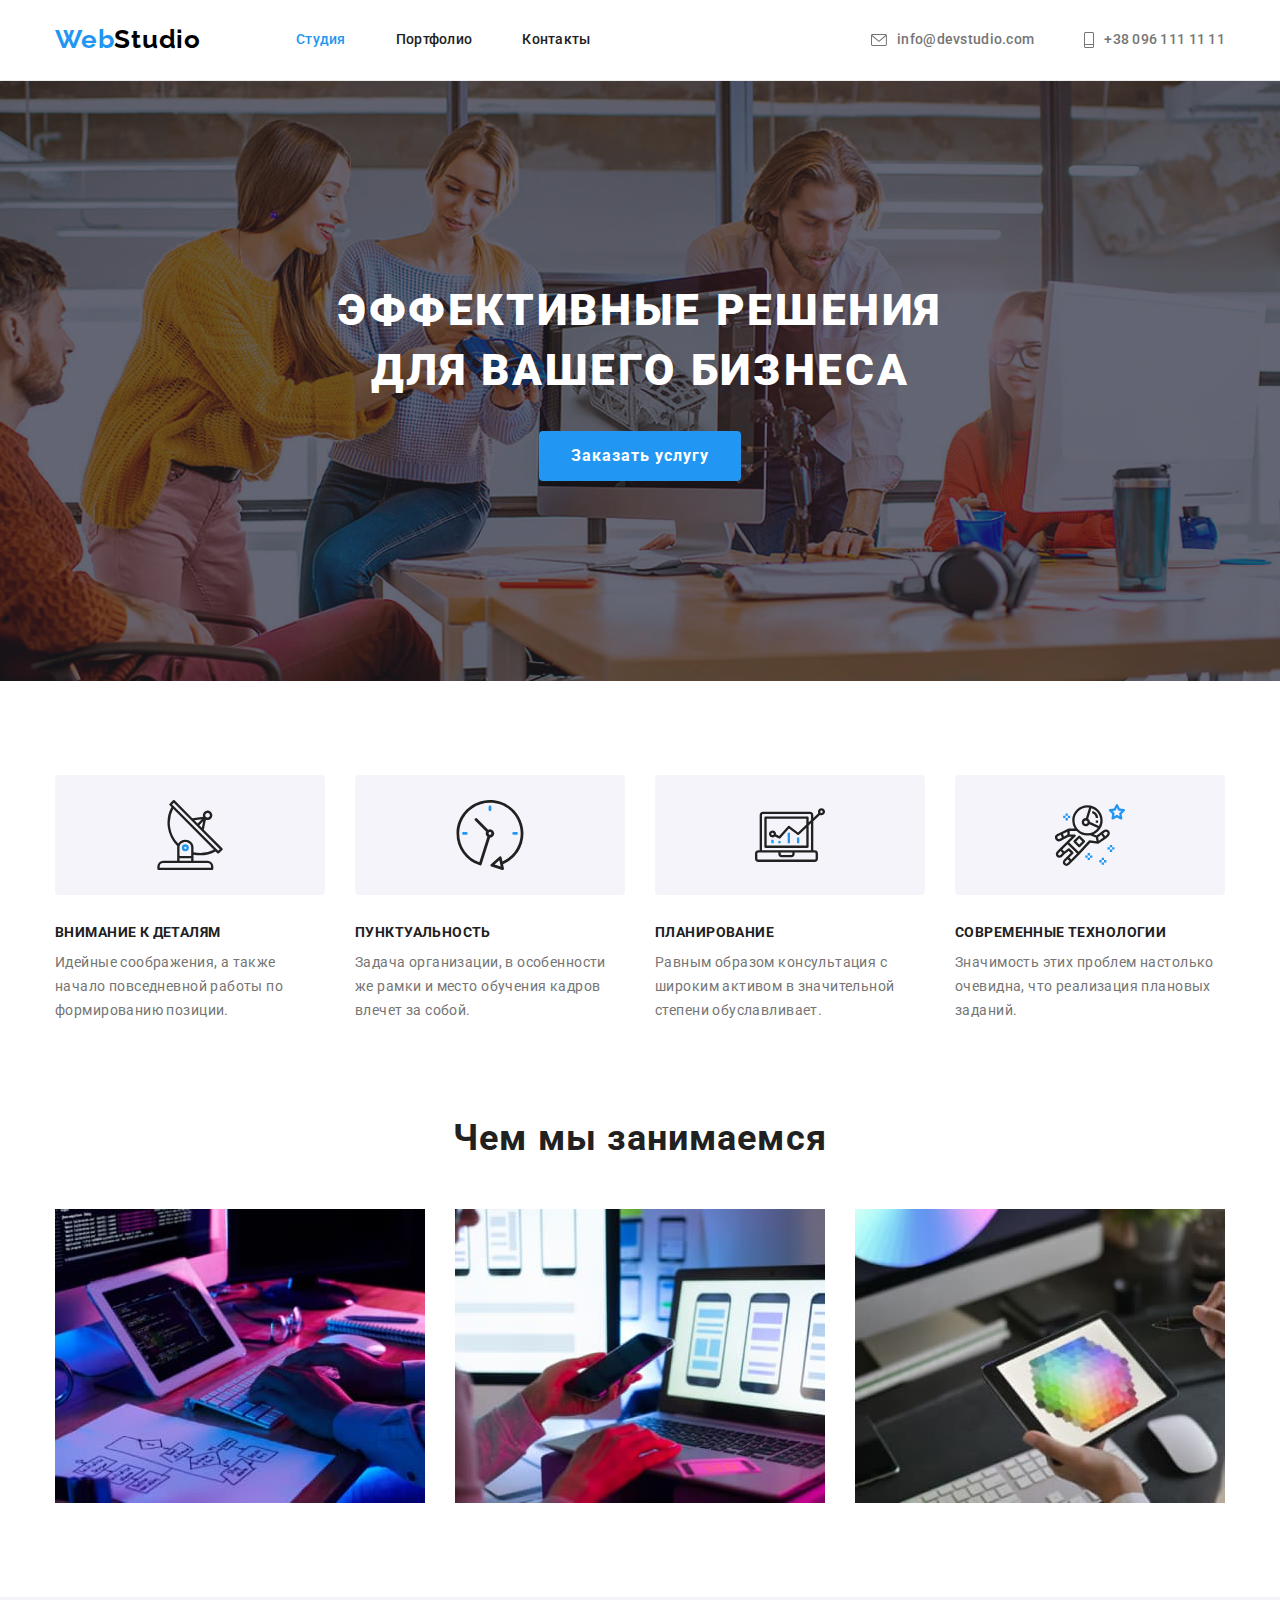
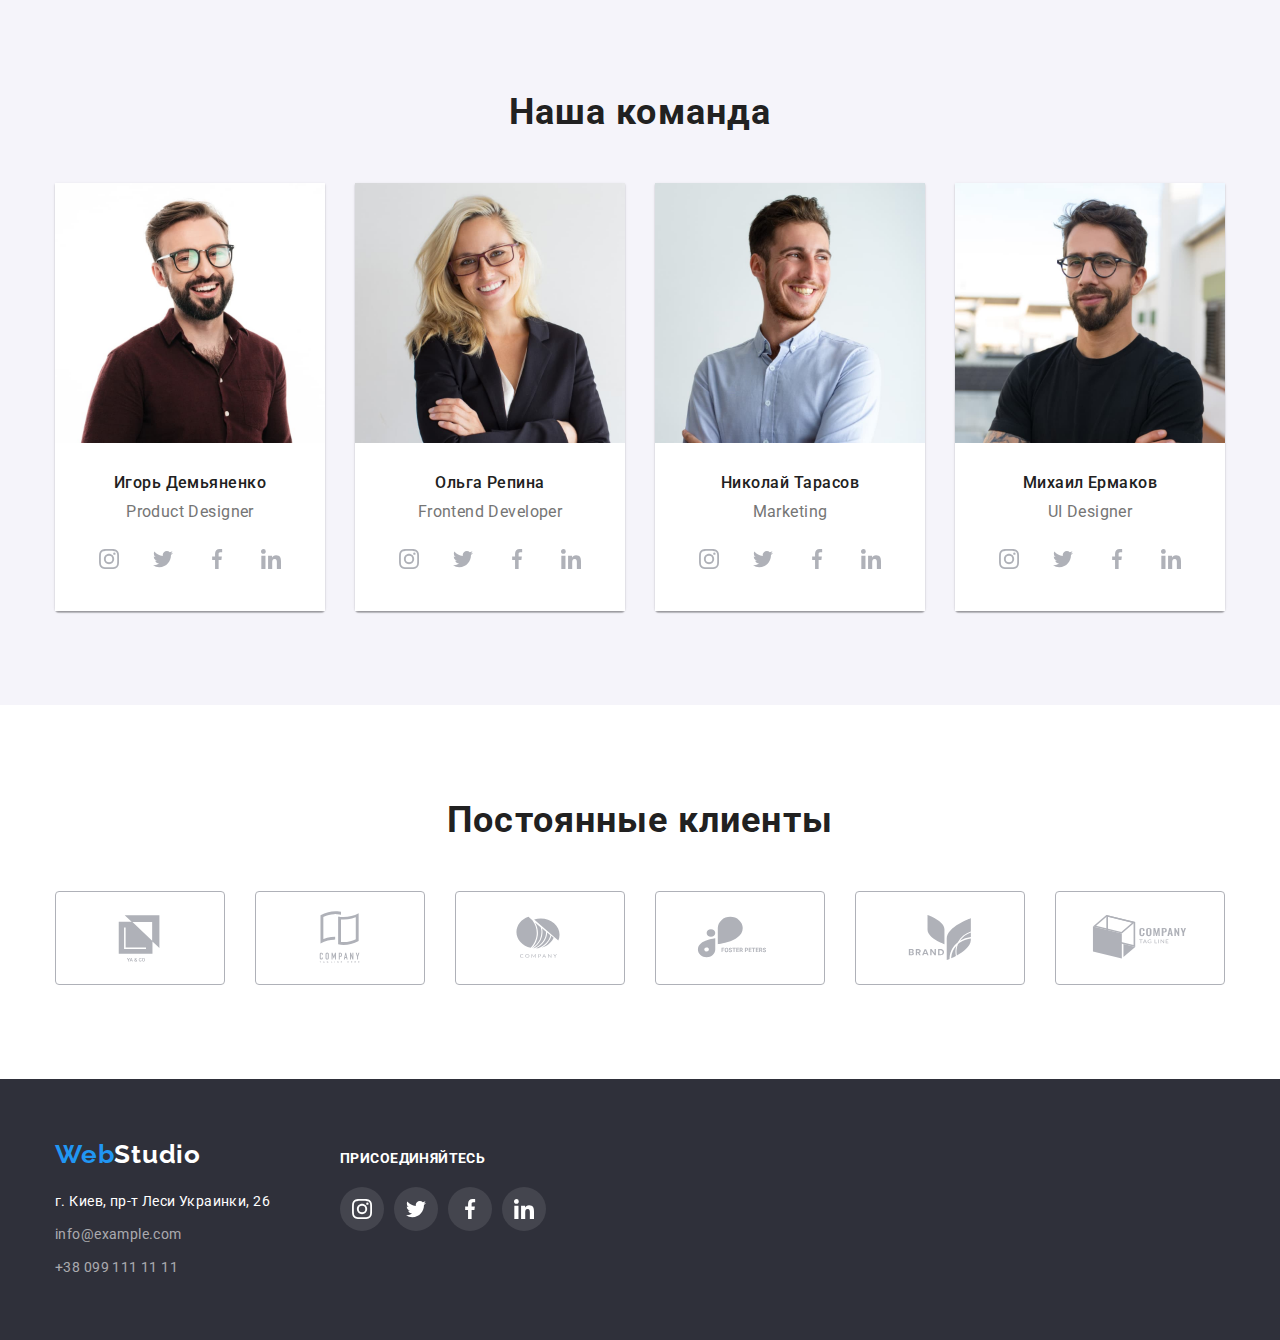
==== index.html @ 65e14aea "Initial commit" ====
<!DOCTYPE html>
<html lang="ru">
  <head>
    <meta charset="UTF-8" />
    <meta http-equiv="X-UA-Compatible" content="IE=edge" />
    <meta name="viewport" content="width=device-width, initial-scale=1.0" />
    <link rel="preconnect" href="https://fonts.googleapis.com" />
    <link rel="preconnect" href="https://fonts.gstatic.com" crossorigin />
    <link
      href="https://fonts.googleapis.com/css2?family=Raleway:wght@700&family=Roboto:wght@400;500;700;900&display=swap"
      rel="stylesheet"
    />
    <link
      rel="stylesheet"
      href="https://cdnjs.cloudflare.com/ajax/libs/modern-normalize/1.1.0/modern-normalize.min.css"
    />
    <link rel="stylesheet" href="./css/styles.css" />
    <title>WebStudio</title>
  </head>
  <body>
    <!--header-->
    <header class="header header-border">
      <div class="container">
        <nav class="main-nav">
          <!--logo-->
          <a href="index.html" class="logo" lang="en">Web<span class="header-logo">Studio</span></a>
          <!-- site-nav -->
          <ul class="site-nav list">
            <li class="site-nav-item">
              <a href="./index.html" class="site-nav-link link current">Студия</a>
            </li>
            <li class="site-nav-item">
              <a href="portfolio.html" class="site-nav-link link">Портфолио</a>
            </li>
            <li class="site-nav-item"><a href="" class="site-nav-link link">Контакты</a></li>
          </ul>
        </nav>
        <ul class="auth-nav list">
          <li class="auth-nav-item">
            <a href="mailto:info@devstudio.com" class="auth-nav-link link">
              <svg class="contact-icon" width="16" height="12">
                <use href="./images/icons/sprite.svg#icon-envelope"></use>
              </svg>
              info@devstudio.com
            </a>
          </li>
          <li class="auth-nav-item">
            <a href="tel:+380961111111" class="auth-nav-link link">
              <svg class="contact-icon" width="10" height="16">
                <use href="./images/icons/sprite.svg#icon-smartphone"></use>
              </svg>
              +38 096 111 11 11
            </a>
          </li>
        </ul>
      </div>
    </header>
    <main>
      <section class="hero">
        <div class="container">
          <h1 class="hero-title">Эффективные решения <br />для вашего бизнеса</h1>
          <button type="button" class="hero-button">Заказать услугу</button>
        </div>
      </section>
      <!-- features -->
      <section class="benefits section">
        <div class="container">
          <!-- TODO Заголовок приховати -->
          <h2 class="visually-hidden">Про нас</h2>
          <ul class="benefits-list list">
            <li class="benefits-item">
              <div class="benefits-box">
                <svg class="benefits-icon" width="70" height="70">
                  <use href="./images/icons/sprite.svg#icon-antenna"></use>
                </svg>
              </div>
              <h3 class="title">Внимание к деталям</h3>
              <p class="benefits-description">
                Идейные соображения, а также начало повседневной работы по формированию позиции.
              </p>
            </li>
            <li class="benefits-item">
              <div class="benefits-box">
                <svg class="benefits-icon" width="70" height="70">
                  <use href="./images/icons/sprite.svg#icon-clock"></use>
                </svg>
              </div>
              <h3 class="title">Пунктуальность</h3>
              <p class="benefits-description">
                Задача организации, в особенности же рамки и место обучения кадров влечет за собой.
              </p>
            </li>
            <li class="benefits-item">
              <div class="benefits-box">
                <svg class="benefits-icon" width="70" height="70">
                  <use href="./images/icons/sprite.svg#icon-diagram"></use>
                </svg>
              </div>
              <h3 class="title">Планирование</h3>
              <p class="benefits-description">
                Равным образом консультация с широким активом в значительной степени обуславливает.
              </p>
            </li>
            <li class="benefits-item">
              <div class="benefits-box">
                <svg class="benefits-icon" width="70" height="70">
                  <use href="./images/icons/sprite.svg#icon-astronaut"></use>
                </svg>
              </div>
              <h3 class="title">Современные технологии</h3>
              <p class="benefits-description">
                Значимость этих проблем настолько очевидна, что реализация плановых заданий.
              </p>
            </li>
          </ul>
        </div>
      </section>
      <!-- work -->
      <section class="about section">
        <div class="container">
          <h2 class="section-title">Чем мы занимаемся</h2>
          <ul class="about-list list">
            <li>
              <a href="">
                <img
                  class="about-img"
                  src="./images/box/box-1.jpg"
                  alt="Разработка сайтов"
                  width="370"
                />
              </a>
            </li>
            <li>
              <a href="">
                <img class="about-img" src="./images/box/box-2.jpg" alt="Поддержка" width="370" />
              </a>
            </li>
            <li>
              <a href="">
                <img class="about-img" src="./images/box/box-3.jpg" alt="Дизайн" width="370" />
              </a>
            </li>
          </ul>
        </div>
      </section>
      <section class="section team">
        <div class="container">
          <h2 class="section-title">Наша команда</h2>
          <ul class="team-list list">
            <li class="team-item">
              <img
                class="member"
                src="./images/team/team-card-1.jpg"
                alt="Product Designer"
                width="270"
              />
              <div class="about-description">
                <h3 class="member-title">Игорь Демьяненко</h3>
                <p class="member-description" lang="en">Product Designer</p>
                <ul class="social-list list">
                  <li class="social-item link">
                    <a
                      href=""
                      class="social-link"
                      target="_blank"
                      rel="noopener noreferrer"
                      aria-label="Иконка Instagram"
                    >
                      <svg class="social-icon" width="20" height="20">
                        <use href="./images/icons/sprite.svg#icon-instagram"></use>
                      </svg>
                    </a>
                  </li>
                  <li class="social-item link">
                    <a
                      href=""
                      class="social-link"
                      target="_blank"
                      rel="noopener noreferrer"
                      aria-label="Иконка Twitter"
                    >
                      <svg class="social-icon" width="20" height="20">
                        <use href="./images/icons/sprite.svg#icon-twitter"></use>
                      </svg>
                    </a>
                  </li>
                  <li class="social-item link">
                    <a
                      href=""
                      class="social-link"
                      target="_blank"
                      rel="noopener noreferrer"
                      aria-label="Иконка Facebook"
                    >
                      <svg class="social-icon" width="20" height="20">
                        <use href="./images/icons/sprite.svg#icon-facebook"></use>
                      </svg>
                    </a>
                  </li>
                  <li class="social-item link">
                    <a
                      href=""
                      class="social-link"
                      target="_blank"
                      rel="noopener noreferrer"
                      aria-label="Иконка Linkedin"
                    >
                      <svg class="social-icon" width="20" height="20">
                        <use href="./images/icons/sprite.svg#icon-linkedin"></use>
                      </svg>
                    </a>
                  </li>
                </ul>
              </div>
            </li>
            <li class="team-item">
              <img
                class="member"
                src="./images/team/team-card-2.jpg"
                alt="Frontend Developer"
                width="270"
              />
              <div class="about-description">
                <h3 class="member-title">Ольга Репина</h3>
                <p class="member-description" lang="en">Frontend Developer</p>
                <ul class="social-list list">
                  <li class="social-item link">
                    <a
                      href=""
                      class="social-link"
                      target="_blank"
                      rel="noopener noreferrer"
                      aria-label="Иконка Instagram"
                    >
                      <svg class="social-icon" width="20" height="20">
                        <use href="./images/icons/sprite.svg#icon-instagram"></use>
                      </svg>
                    </a>
                  </li>
                  <li class="social-item link">
                    <a
                      href=""
                      class="social-link"
                      target="_blank"
                      rel="noopener noreferrer"
                      aria-label="Иконка Twitter"
                    >
                      <svg class="social-icon" width="20" height="20">
                        <use href="./images/icons/sprite.svg#icon-twitter"></use>
                      </svg>
                    </a>
                  </li>
                  <li class="social-item link">
                    <a
                      href=""
                      class="social-link"
                      target="_blank"
                      rel="noopener noreferrer"
                      aria-label="Иконка Facebook"
                    >
                      <svg class="social-icon" width="20" height="20">
                        <use href="./images/icons/sprite.svg#icon-facebook"></use>
                      </svg>
                    </a>
                  </li>
                  <li class="social-item link">
                    <a
                      href=""
                      class="social-link"
                      target="_blank"
                      rel="noopener noreferrer"
                      aria-label="Иконка Linkedin"
                    >
                      <svg class="social-icon" width="20" height="20">
                        <use href="./images/icons/sprite.svg#icon-linkedin"></use>
                      </svg>
                    </a>
                  </li>
                </ul>
              </div>
            </li>
            <li class="team-item">
              <img class="member" src="./images/team/team-card-3.jpg" alt="Marketing" width="270" />
              <div class="about-description">
                <h3 class="member-title">Николай Тарасов</h3>
                <p class="member-description" lang="en">Marketing</p>
                <ul class="social-list list">
                  <li class="social-item link">
                    <a
                      href=""
                      class="social-link"
                      target="_blank"
                      rel="noopener noreferrer"
                      aria-label="Иконка Instagram"
                    >
                      <svg class="social-icon" width="20" height="20">
                        <use href="./images/icons/sprite.svg#icon-instagram"></use>
                      </svg>
                    </a>
                  </li>
                  <li class="social-item link">
                    <a
                      href=""
                      class="social-link"
                      target="_blank"
                      rel="noopener noreferrer"
                      aria-label="Иконка Twitter"
                    >
                      <svg class="social-icon" width="20" height="20">
                        <use href="./images/icons/sprite.svg#icon-twitter"></use>
                      </svg>
                    </a>
                  </li>
                  <li class="social-item link">
                    <a
                      href=""
                      class="social-link"
                      target="_blank"
                      rel="noopener noreferrer"
                      aria-label="Иконка Facebook"
                    >
                      <svg class="social-icon" width="20" height="20">
                        <use href="./images/icons/sprite.svg#icon-facebook"></use>
                      </svg>
                    </a>
                  </li>
                  <li class="social-item link">
                    <a
                      href=""
                      class="social-link"
                      target="_blank"
                      rel="noopener noreferrer"
                      aria-label="Иконка Linkedin"
                    >
                      <svg class="social-icon" width="20" height="20">
                        <use href="./images/icons/sprite.svg#icon-linkedin"></use>
                      </svg>
                    </a>
                  </li>
                </ul>
              </div>
            </li>
            <li class="team-item">
              <img
                class="member"
                src="./images/team/team-card-4.jpg"
                alt="UI Designer"
                width="270"
              />
              <div class="about-description">
                <h3 class="member-title">Михаил Ермаков</h3>
                <p class="member-description" lang="en">UI Designer</p>
                <ul class="social-list list">
                  <li class="social-item link">
                    <a
                      href=""
                      class="social-link"
                      target="_blank"
                      rel="noopener noreferrer"
                      aria-label="Иконка Instagram"
                    >
                      <svg class="social-icon" width="20" height="20">
                        <use href="./images/icons/sprite.svg#icon-instagram"></use>
                      </svg>
                    </a>
                  </li>
                  <li class="social-item link">
                    <a
                      href=""
                      class="social-link"
                      target="_blank"
                      rel="noopener noreferrer"
                      aria-label="Иконка Twitter"
                    >
                      <svg class="social-icon" width="20" height="20">
                        <use href="./images/icons/sprite.svg#icon-twitter"></use>
                      </svg>
                    </a>
                  </li>
                  <li class="social-item link">
                    <a
                      href=""
                      class="social-link"
                      target="_blank"
                      rel="noopener noreferrer"
                      aria-label="Иконка Facebook"
                    >
                      <svg class="social-icon" width="20" height="20">
                        <use href="./images/icons/sprite.svg#icon-facebook"></use>
                      </svg>
                    </a>
                  </li>
                  <li class="social-item link">
                    <a
                      href=""
                      class="social-link"
                      target="_blank"
                      rel="noopener noreferrer"
                      aria-label="Иконка Linkedin"
                    >
                      <svg class="social-icon" width="20" height="20">
                        <use href="./images/icons/sprite.svg#icon-linkedin"></use>
                      </svg>
                    </a>
                  </li>
                </ul>
              </div>
            </li>
          </ul>
        </div>
      </section>
      <section class="regular-customers section">
        <div class="container">
          <h2 class="section-title">Постоянные клиенты</h2>
          <ul class="customers-list list">
            <li class="customer-item">
              <a href="" class="customer-link link">
                <svg class="customer-icon" width="106" height="60">
                  <use xlink:href="./images/icons/sprite.svg#icon-client-1"></use>
                </svg>
              </a>
            </li>
            <li class="customer-item">
              <a href="" class="customer-link link">
                <svg class="customer-icon" width="106" height="60">
                  <use xlink:href="./images/icons/sprite.svg#icon-client-2"></use>
                </svg>
              </a>
            </li>
            <li class="customer-item">
              <a href="" class="customer-link link">
                <svg class="customer-icon" width="106" height="60">
                  <use xlink:href="./images/icons/sprite.svg#icon-client-3"></use>
                </svg>
              </a>
            </li>
            <li class="customer-item">
              <a href="" class="customer-link link">
                <svg class="customer-icon" width="106" height="60">
                  <use xlink:href="./images/icons/sprite.svg#icon-client-4"></use>
                </svg>
              </a>
            </li>
            <li class="customer-item">
              <a href="" class="customer-link link">
                <svg class="customer-icon" width="106" height="60">
                  <use xlink:href="./images/icons/sprite.svg#icon-client-5"></use>
                </svg>
              </a>
            </li>
            <li class="customer-item">
              <a href="" class="customer-link link">
                <svg class="customer-icon" width="106" height="60">
                  <use xlink:href="./images/icons/sprite.svg#icon-client-6"></use>
                </svg>
              </a>
            </li>
          </ul>
        </div>
      </section>
    </main>
    <!--Footer-->
    <footer class="footer">
      <div class="container">
        <div class="footer-box">
          <div class="address-information">
            <a href="index.html" class="logo" lang="en"
              >Web<span class="footer-logo">Studio</span></a
            >
            <address class="address">
              <ul class="address-list list">
                <li class="address-item">
                  <a
                    href="https://goo.gl/maps/Cqgj4mE8dXXuhMne9"
                    class="address-link address-link-white link"
                    target="_blank"
                    rel="noreferrer, noopener"
                    >г. Киев, пр-т Леси Украинки, 26</a
                  >
                </li>
                <li class="address-item">
                  <a href="mailto:info@example.com" class="address-link link">info@example.com</a>
                </li>
                <li class="address-item">
                  <a href="tel:+380991111111" class="address-link link">+38 099 111 11 11</a>
                </li>
              </ul>
            </address>
          </div>
          <div class="join">
            <p class="join-text">Присоединяйтесь</p>
            <ul class="social-list list">
              <li class="social-item link">
                <a
                  href=""
                  class="social-link"
                  target="_blank"
                  rel="noopener noreferrer"
                  aria-label="Иконка Instagram"
                >
                  <svg class="social-icon" width="20" height="20">
                    <use href="./images/icons/sprite.svg#icon-instagram"></use>
                  </svg>
                </a>
              </li>
              <li class="social-item link">
                <a
                  href=""
                  class="social-link"
                  target="_blank"
                  rel="noopener noreferrer"
                  aria-label="Иконка Twitter"
                >
                  <svg class="social-icon" width="20" height="20">
                    <use href="./images/icons/sprite.svg#icon-twitter"></use>
                  </svg>
                </a>
              </li>
              <li class="social-item link">
                <a
                  href=""
                  class="social-link"
                  target="_blank"
                  rel="noopener noreferrer"
                  aria-label="Иконка Facebook"
                >
                  <svg class="social-icon" width="20" height="20">
                    <use href="./images/icons/sprite.svg#icon-facebook"></use>
                  </svg>
                </a>
              </li>
              <li class="social-item link">
                <a
                  href=""
                  class="social-link"
                  target="_blank"
                  rel="noopener noreferrer"
                  aria-label="Иконка Linkedin"
                >
                  <svg class="social-icon" width="20" height="20">
                    <use href="./images/icons/sprite.svg#icon-linkedin"></use>
                  </svg>
                </a>
              </li>
            </ul>
          </div>
        </div>
      </div>
    </footer>
  </body>
</html>
---- css/styles.css ----
/* Присвоюємо змінним кольори тексту */
:root {
  --primary-white-color: #ffffff;
  --primary-text-color: #212121;
  --description-text-color: #757575;
  --accent-color: #2196f3;
  --header-logo-color: #000000;
  --section-bg-color: #f5f4fa;
  --background-dark-color: #2f303a;
  --bacground-gradient-color: rgba(47, 48, 58, 0.4);
  --address-item-color: rgba(255, 255, 255, 0.6);
  --header-border-color: #ececec;
  --item-border-color: #eeeeee;
  --icons-color: #afb1b8;
}

/* Стилі які наслідуються */
body {
  color: var(--description-text-color);
  font-family: 'Roboto', sans-serif;
  font-size: 14px;
  line-height: 1.7;
  letter-spacing: 0.03em;
}

/* Обнуляє відступи заголовків і списків */
h1,
h2,
h3,
p,
ul {
  margin: 0;
}

ul {
  padding-left: 0;
}

img {
  display: block;
  max-width: 100%;
  height: auto;
}

/* Контейнер */
.container {
  width: 1200px;
  padding-left: 15px;
  padding-right: 15px;
  margin-left: auto;
  margin-right: auto;
  /* outline: 2px solid tomato; */
}

/* Логотип */
.logo {
  color: var(--accent-color);
  font-family: 'Raleway', sans-serif;
  font-weight: 700;
  font-size: 26px;
  line-height: 1.2;
  letter-spacing: 0.03em;
  text-decoration: none;
}

/* Хедер */
.header .logo {
  display: block;
  margin-right: 95px;
  padding-top: 24px;
  padding-bottom: 25px;
}

.header .container {
  display: flex;
  align-items: center;
}

.header-logo {
  color: var(--header-logo-color);
}

.footer-logo {
  color: var(--primary-white-color);
}

/* Нижня рамка хедера */
.header-border {
  border-bottom: solid 1px var(--header-border-color);
}

/* Забирає символи списку */
.list {
  list-style: none;
}

/* Головне меню */
.main-nav {
  display: flex;
}

.site-nav {
  display: flex;
}

.site-nav-item {
  display: block;
  margin-right: 50px;
}

.site-nav-item:last-child {
  margin-right: 0;
}

.auth-nav {
  display: flex;
  margin-left: auto;
}

.auth-nav-item:not(:last-child) {
  margin-right: 50px;
}

.site-nav-link,
.auth-nav-link {
  display: flex;
  padding-top: 32px;
  padding-bottom: 32px;
  justify-content: center;
  align-items: center;
}

.site-nav,
.auth-nav {
  font-weight: 500;
  font-size: 14px;
  line-height: 1.14;
  letter-spacing: 0.02em;
}

.site-nav-link {
  color: var(--primary-text-color);
}

.auth-nav-link {
  color: inherit;
}

/* Виділяє кольором посилання поточної сторінки */
.current {
  color: var(--accent-color);
}

/* Забирає підкреслювання посилань */
.link {
  text-decoration: none;
}

.link:hover,
.link:focus {
  color: var(--accent-color);
}

/* Герой */
.hero {
  max-width: 1600px;
  /* Репета наголошував на обов'язковому значенні висоти */
  height: 600px;
  margin-left: auto;
  margin-right: auto;
  padding-top: 200px;
  padding-bottom: 200px;

  background-image: linear-gradient(
      to right,
      var(--bacground-gradient-color),
      var(--bacground-gradient-color)
    ),
    url('../images/bg-img/bg-image.jpg');
  background-repeat: no-repeat;
  background-size: cover;
  background-position: center;
}

/* Заголовок героя */
.hero-title {
  color: var(--primary-white-color);
  font-family: 'Roboto', sans-serif;
  font-weight: 900;
  font-size: 44px;
  line-height: 1.36;
  text-align: center;
  letter-spacing: 0.06em;
  text-transform: uppercase;
  margin-top: 0;
  margin-bottom: 30px;

  display: block;
  margin-bottom: 30px;
}

.hero-button {
  color: var(--primary-white-color);
  background-color: var(--accent-color);
  font-weight: 700;
  font-size: 16px;
  line-height: 1.9;
  display: flex;
  align-items: center;
  text-align: center;
  letter-spacing: 0.06em;
  cursor: pointer;
  min-width: 200px;
  padding: 10px 32px;
  border: none;
  border-radius: 4px;

  margin-left: auto;
  margin-right: auto;
}

.section {
  padding-top: 94px;
  padding-bottom: 94px;
}

.title {
  color: var(--primary-text-color);
  font-weight: 700;
  font-size: 14px;
  line-height: 1.14;
  letter-spacing: 0.03em;
  text-transform: uppercase;

  margin-bottom: 10px;
}

.about {
  padding-top: 0;
}

.section-title {
  color: var(--primary-text-color);
  font-weight: 700;
  font-size: 36px;
  line-height: 1.17;
  text-align: center;
  letter-spacing: 0.03em;
  margin-top: 0;
  margin-bottom: 50px;

  display: block;
  margin-bottom: 50px;
}

/* Секція переваги */

.benefits-list {
  display: flex;
  justify-content: space-between;
}

.benefits-item {
  display: block;
  width: 270px;
}

/* Секція Про нас */

.about-list {
  display: flex;
  justify-content: space-between;
}

.team {
  background: var(--section-bg-color);
}

.team-list {
  display: flex;
  justify-content: space-between;
}

.team-item {
  display: block;
  width: 270px;

  box-shadow: 0px 1px 3px rgba(0, 0, 0, 0.12), 0px 1px 1px rgba(0, 0, 0, 0.14),
    0px 2px 1px rgba(0, 0, 0, 0.2);
  border-radius: 0px 0px 4px 4px;
}

.member-title {
  color: var(--primary-text-color);
  font-weight: 500;
  font-size: 16px;
  line-height: 1.2;
  text-align: center;
  letter-spacing: 0.03em;
  margin-bottom: 10px;
}

.member-description {
  font-size: 16px;
  line-height: 1.2;
  text-align: center;
  margin-bottom: 16px;
}

.about-description {
  padding-top: 30px;
  padding-bottom: 30px;
  background: var(--primary-white-color);
}

/* Колір фону героя і футера */
.hero,
.footer {
  background-color: var(--background-dark-color);
}

/* Футер */
.footer {
  padding-top: 60px;
  padding-bottom: 60px;
}

.footer .logo {
  display: block;
  margin-bottom: 20px;
}

.address-item:not(:last-child) {
  display: block;
  margin-bottom: 9px;
}

.address-link {
  color: var(--address-item-color);
  font-style: normal;
  font-size: 14px;
  line-height: 1.7;
  letter-spacing: 0.03em;
}

.address-link-white {
  color: var(--primary-white-color);
}

/* Сторінка Портфоліо */

.product-title {
  color: var(--primary-text-color);
  font-weight: 700;
  font-size: 18px;
  line-height: 2;
  letter-spacing: 0.06em;

  display: block;
  margin-bottom: 4px;
}

.product-description {
  font-size: 16px;
  line-height: 1.9;
  letter-spacing: 0.03em;
  color: var(--description-text-color);
}

/* Стилі кнопок фільтра */
.filter-button {
  background-color: var(--section-bg-color);
  color: var(--primary-text-color);
  font-weight: 500;
  font-size: 16px;
  line-height: 1.63;
  cursor: pointer;

  padding: 6px 22px;
  border: none;
  border-radius: 4px;
}

.filter-button:hover,
.filter-button:focus {
  background-color: var(--accent-color);
  color: var(--primary-white-color);
  box-shadow: 0px 3px 1px rgba(0, 0, 0, 0.1), 0px 1px 2px rgba(0, 0, 0, 0.08),
    0px 2px 2px rgba(0, 0, 0, 0.12);
}

/* Розташування кнопок фільтра */
.filter-list {
  display: flex;
  justify-content: center;
  margin-bottom: 50px;
}

.filter-item:not(:last-child) {
  margin-right: 8px;
}

/* Приховує заголовки */
.visually-hidden {
  position: absolute;
  width: 1px;
  height: 1px;
  margin: -1px;
  border: 0;
  padding: 0;
  clip: rect(0 0 0 0);
  overflow: hidden;
}

/* Сітка елементів портфоліо */
.products-list {
  display: flex;
  /* Робимо Flex-контейнер багаторядковим */
  flex-wrap: wrap;
  /* Компенсовуємо верхні і праві відступи першого ряду */
  margin: -15px;
}

.products-item {
  display: block;
  /* width: 370px; */
  /* Задаємо flex-basis замість width */
  flex-basis: calc(100% / 3 - 30px);
  /* Задаємо всім елементам верхній і правий відступи */
  margin: 15px;
}

.products-img {
  display: block;
}

.item-border {
  padding: 20px 24px;
  border-right: solid 1px var(--item-border-color);
  border-bottom: solid 1px var(--item-border-color);
  border-left: solid 1px var(--item-border-color);
}

.products-link {
  display: block;
  width: 100%;
  height: 100%;
}

.products-link:hover,
.products-link:focus {
  box-shadow: 0px 1px 1px rgba(0, 0, 0, 0.12), 0px 4px 4px rgba(0, 0, 0, 0.06),
    1px 4px 6px rgba(0, 0, 0, 0.16);
}

/* Social icons */
.social-list {
  display: flex;
  justify-content: center;
  align-items: center;
}

.social-item:not(:last-child) {
  margin-right: 10px;
}

.social-link {
  display: flex;
  align-items: center;
  justify-content: center;
  width: 44px;
  height: 44px;
  background-color: var(--primary-white-color);
  border-radius: 50%;
}

.social-icon {
  fill: var(--icons-color);
}

.social-link:hover,
.social-link:focus {
  background-color: var(--accent-color);
}

.social-link:hover .social-icon,
.social-link:focus .social-icon {
  fill: var(--primary-white-color);
}

/* Section Join */
.join-text {
  font-weight: 700;
  line-height: 1.14;
  letter-spacing: 0.03em;
  text-transform: uppercase;
  color: var(--primary-white-color);

  margin-bottom: 20px;
}

.join .social-list {
  justify-content: start;
}

.join .social-link {
  background-color: rgba(255, 255, 255, 0.1);
}

.join .social-link:hover,
.join .social-link:focus {
  background-color: var(--accent-color);
}

.join .social-icon {
  fill: var(--primary-white-color);
}

.footer-box {
  display: flex;
  align-items: baseline;
}

.address-information {
  margin-right: 70px;
}

.benefits-box {
  display: flex;
  width: 100%;
  height: 120px;
  background: var(--section-bg-color);
  border-radius: 4px;

  justify-content: center;
  align-items: center;
  margin-bottom: 30px;
}

.customers-list {
  display: flex;
  gap: 30px;
}

.customer-item {
  flex-basis: calc(100% / 6);
}

.customer-icon {
  fill: var(--icons-color);
}

.customer-link {
  width: 100%;
  height: 100%;
  padding-top: 16px;
  padding-bottom: 16px;

  display: flex;
  justify-content: center;
  align-items: center;

  border: 1px solid var(--icons-color);
  border-radius: 4px;
}

.customer-link:hover,
.customer-link:focus {
  border-color: var(--accent-color);
}

.customer-link:hover > .customer-icon,
.customer-link:focus > .customer-icon {
  fill: var(--accent-color);
}

.contact-icon {
  fill: currentColor;
  margin-right: 10px;
}
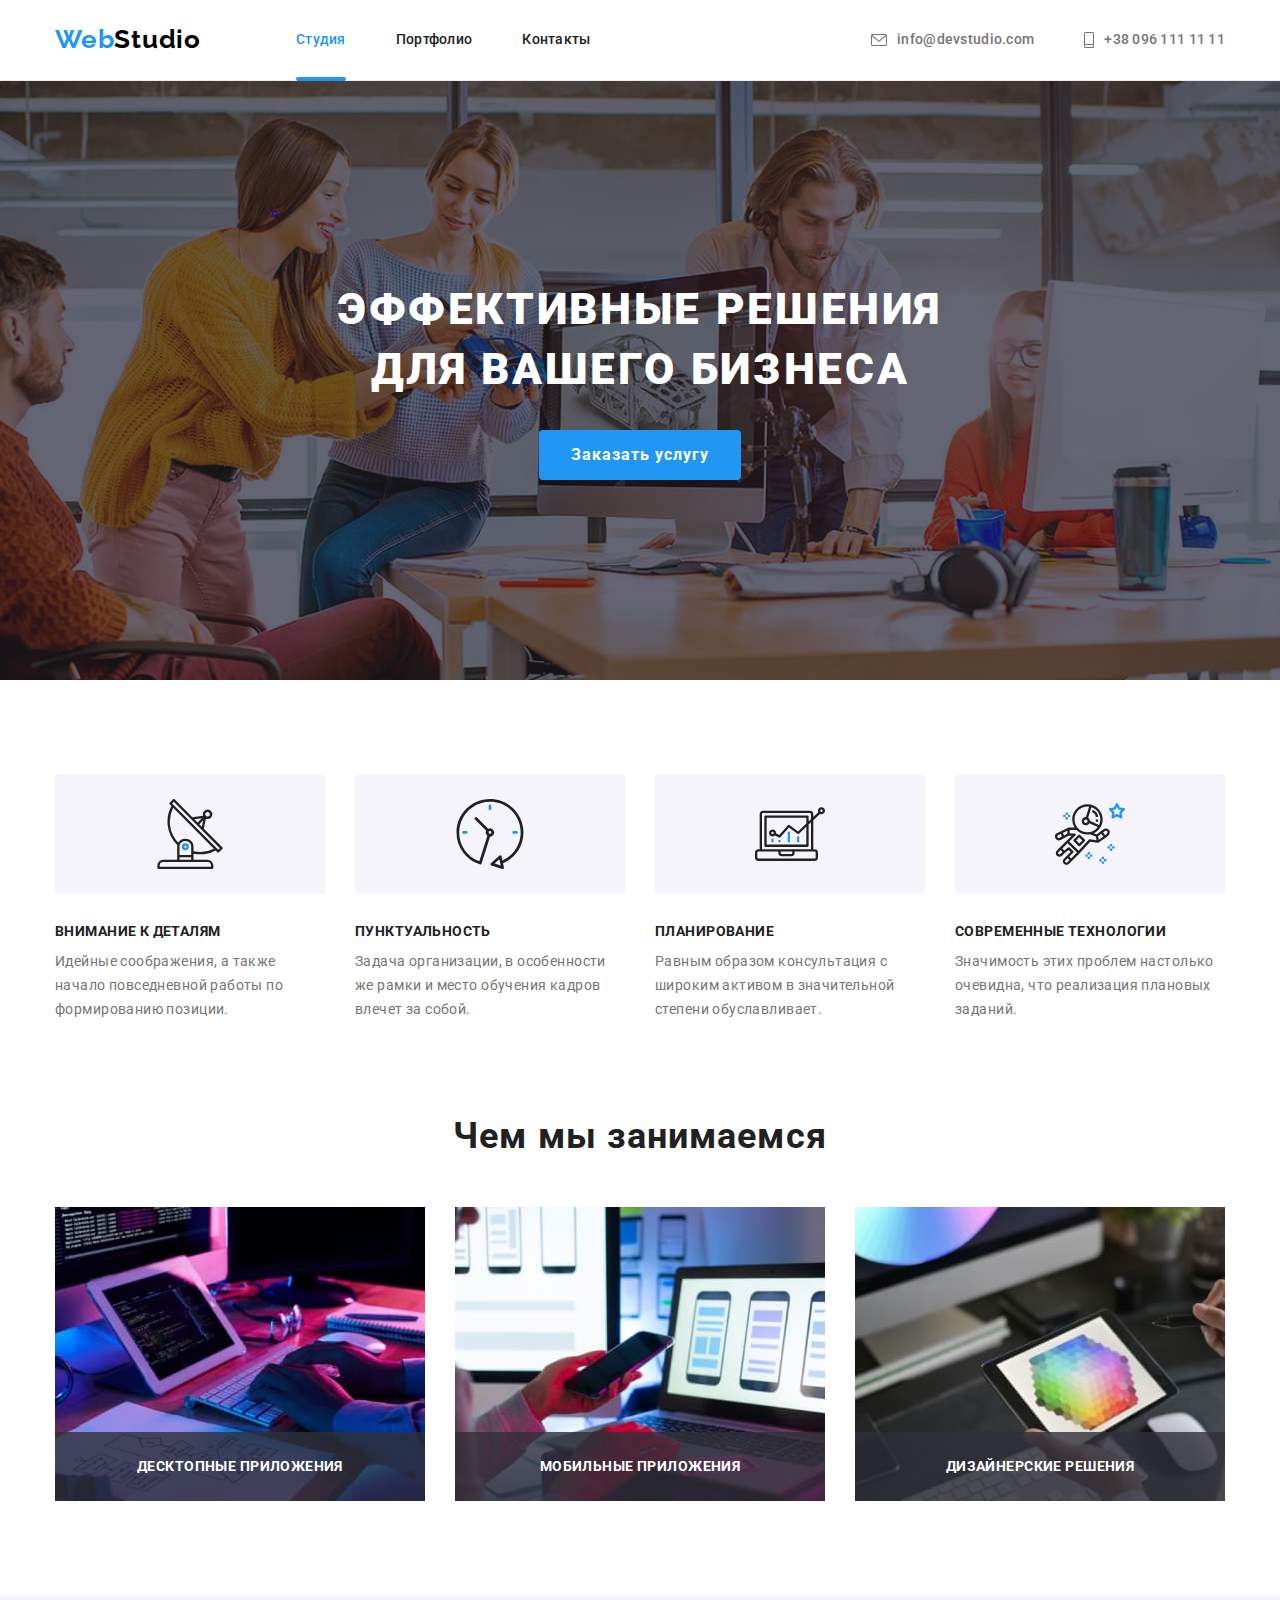
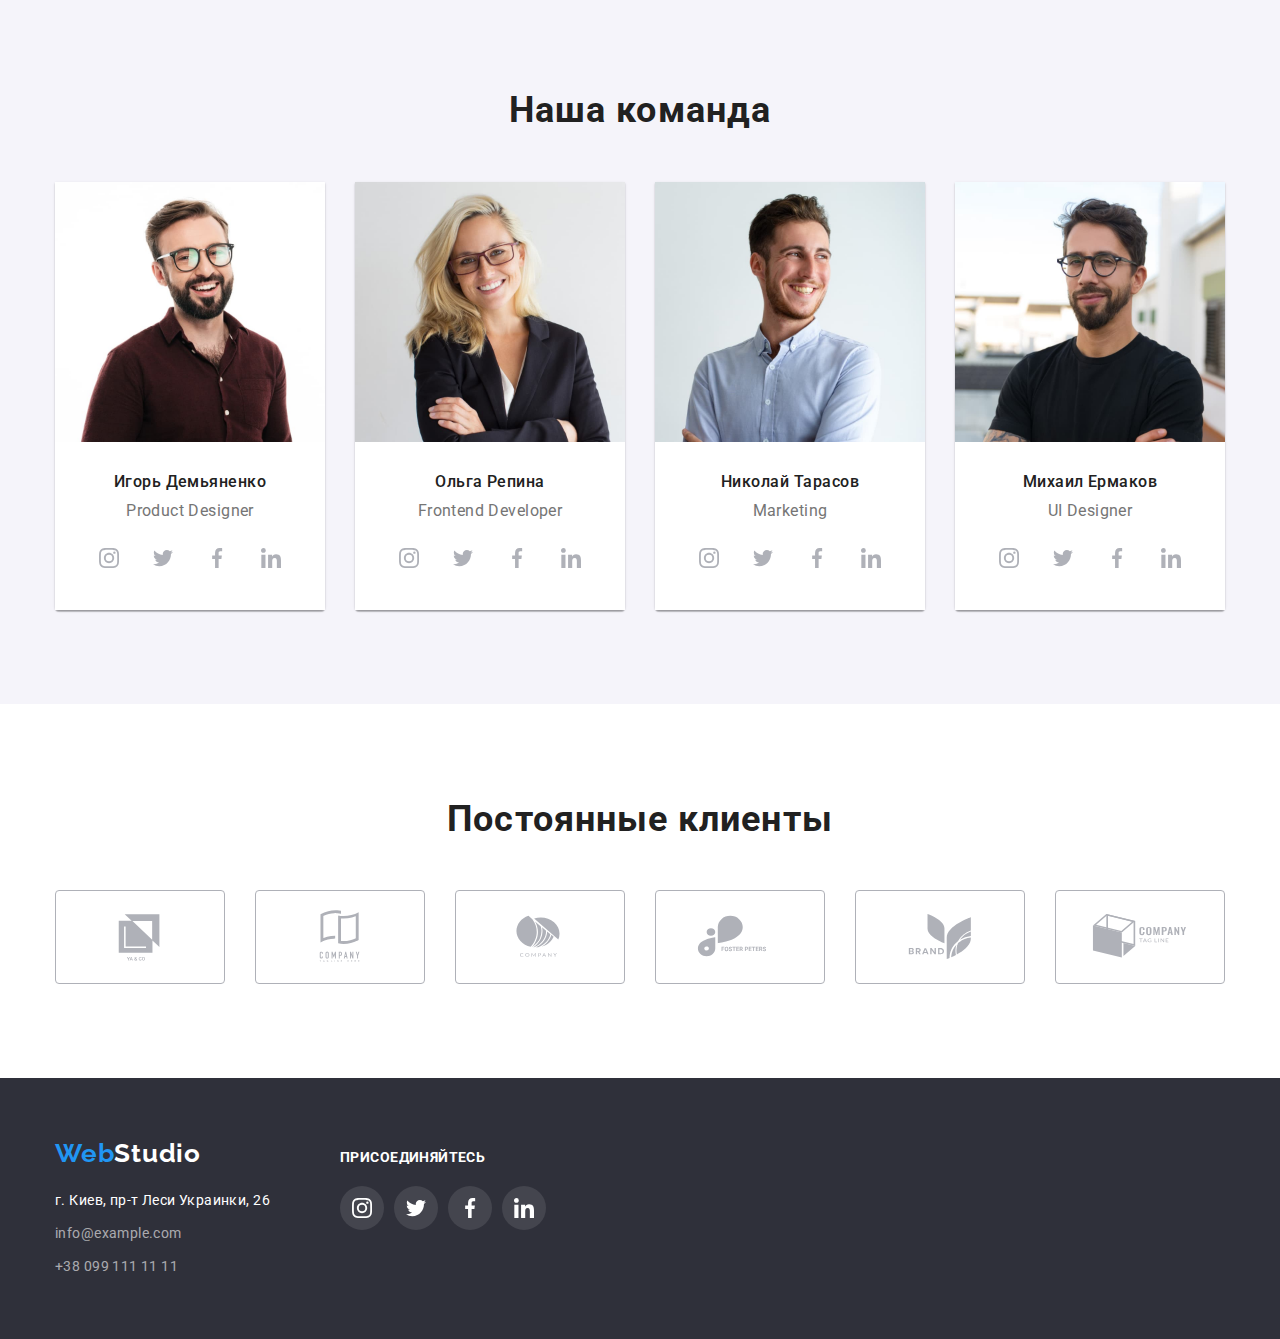
==== commit 63b19c8a: "Додає анімацію" ====
--- a/index.html
+++ b/index.html
@@ -19,7 +19,7 @@
   </head>
   <body>
     <!--header-->
-    <header class="header header-border">
+    <header class="header">
       <div class="container">
         <nav class="main-nav">
           <!--logo-->
@@ -59,7 +59,7 @@
       <section class="hero">
         <div class="container">
           <h1 class="hero-title">Эффективные решения <br />для вашего бизнеса</h1>
-          <button type="button" class="hero-button">Заказать услугу</button>
+          <button type="button" class="hero-button" data-modal-open>Заказать услугу</button>
         </div>
       </section>
       <!-- features -->
@@ -120,7 +120,7 @@
         <div class="container">
           <h2 class="section-title">Чем мы занимаемся</h2>
           <ul class="about-list list">
-            <li>
+            <li class="about-list-item">
               <a href="">
                 <img
                   class="about-img"
@@ -129,16 +129,19 @@
                   width="370"
                 />
               </a>
-            </li>
-            <li>
+              <p class="work-description">Десктопные приложения</p>
+            </li>
+            <li class="about-list-item">
               <a href="">
                 <img class="about-img" src="./images/box/box-2.jpg" alt="Поддержка" width="370" />
               </a>
-            </li>
-            <li>
+              <p class="work-description">Мобильные приложения</p>
+            </li>
+            <li class="about-list-item">
               <a href="">
                 <img class="about-img" src="./images/box/box-3.jpg" alt="Дизайн" width="370" />
               </a>
+              <p class="work-description">Дизайнерские решения</p>
             </li>
           </ul>
         </div>
@@ -547,5 +550,15 @@
         </div>
       </div>
     </footer>
+    <div class="backdrop is-hidden" data-modal>
+      <div class="modal">
+        <button class="modal-close" data-modal-close>
+          <svg class="close-icon" width="11" height="11">
+            <use xlink:href="./images/icons/sprite.svg#icon-close"></use>
+          </svg>
+        </button>
+      </div>
+    </div>
+    <script src="./js/modal.js"></script>
   </body>
 </html>
--- a/css/styles.css
+++ b/css/styles.css
@@ -12,6 +12,10 @@
   --header-border-color: #ececec;
   --item-border-color: #eeeeee;
   --icons-color: #afb1b8;
+  --img-overlay: rgba(47, 48, 58, 0.8);
+  --backdrop-color: rgba(0, 0, 0, 0.2);
+  --modal-close-border: rgba(0, 0, 0, 0.1);
+  --card-overlay-color: rgba(33, 150, 243, 0.9);
 }
 
 /* Стилі які наслідуються */
@@ -21,6 +25,8 @@
   font-size: 14px;
   line-height: 1.7;
   letter-spacing: 0.03em;
+
+  padding-top: 80px;
 }
 
 /* Обнуляє відступи заголовків і списків */
@@ -64,6 +70,17 @@
 }
 
 /* Хедер */
+.header {
+  position: fixed;
+  top: 0;
+  left: 0;
+  z-index: 10;
+  background-color: var(--primary-white-color);
+
+  border-bottom: solid 1px var(--header-border-color);
+  width: 100%;
+}
+
 .header .logo {
   display: block;
   margin-right: 95px;
@@ -82,11 +99,6 @@
 
 .footer-logo {
   color: var(--primary-white-color);
-}
-
-/* Нижня рамка хедера */
-.header-border {
-  border-bottom: solid 1px var(--header-border-color);
 }
 
 /* Забирає символи списку */
@@ -140,6 +152,28 @@
 
 .site-nav-link {
   color: var(--primary-text-color);
+  position: relative;
+}
+
+.site-nav-link::after {
+  content: '';
+  display: block;
+  width: 100%;
+  height: 4px;
+  border-radius: 2px;
+  background-color: var(--accent-color);
+  position: absolute;
+  bottom: -1px;
+  left: 0;
+  /* opacity: 0; */
+
+  /* Зміна ширини підкреслення посилання */
+  transform: scaleX(0);
+  transition: transform 250ms cubic-bezier(0.4, 0, 0.2, 1);
+}
+
+.site-nav-link:hover::after {
+  transform: scaleX(1);
 }
 
 .auth-nav-link {
@@ -151,9 +185,16 @@
   color: var(--accent-color);
 }
 
+.current.site-nav-link::after {
+  transform: scaleX(1);
+}
+
 /* Забирає підкреслювання посилань */
 .link {
   text-decoration: none;
+
+  /* Зміна кольору посилання */
+  transition: color 250ms cubic-bezier(0.4, 0, 0.2, 1);
 }
 
 .link:hover,
@@ -239,6 +280,31 @@
   padding-top: 0;
 }
 
+.about-list-item {
+  position: relative;
+}
+
+.work-description {
+  display: block;
+  width: 100%;
+  background-color: var(--img-overlay);
+
+  color: var(--primary-white-color);
+  font-weight: 700;
+  font-size: 14px;
+  line-height: 1.14;
+  text-align: center;
+  letter-spacing: 0.03em;
+  text-transform: uppercase;
+  padding: 27px 0;
+
+  position: absolute;
+  bottom: 0;
+  left: 0;
+
+  pointer-events: none;
+}
+
 .section-title {
   color: var(--primary-text-color);
   font-weight: 700;
@@ -379,6 +445,11 @@
   padding: 6px 22px;
   border: none;
   border-radius: 4px;
+
+  /* Зміна кольору кнопок */
+  transition: color 250ms cubic-bezier(0.4, 0, 0.2, 1),
+    background-color 250ms cubic-bezier(0.4, 0, 0.2, 1),
+    box-shadow 250ms cubic-bezier(0.4, 0, 0.2, 1);
 }
 
 .filter-button:hover,
@@ -441,16 +512,52 @@
   border-left: solid 1px var(--item-border-color);
 }
 
-.products-link {
-  display: block;
+/* Оверлей картки =====================================*/
+.thumb {
+  position: relative;
+  overflow: hidden;
+}
+
+.overlay {
+  display: flex;
+
+  position: absolute;
+
   width: 100%;
   height: 100%;
+  padding: 0 24px;
+
+  background-color: var(--card-overlay-color);
+
+  transform: translateY(0);
+  transition: transform 250ms cubic-bezier(0.4, 0, 0.2, 1);
+}
+
+.overlay-text {
+  font-size: 18px;
+  line-height: 1.55;
+  letter-spacing: 0.03em;
+  color: var(--primary-white-color);
+  margin: auto 0;
+}
+
+/* ============ Overlay-hover ============ */
+.products-link {
+  display: block;
+  width: 100%;
+  height: 100%;
+
+  transition: box-shadow 250ms cubic-bezier(0.4, 0, 0.2, 1);
 }
 
 .products-link:hover,
 .products-link:focus {
   box-shadow: 0px 1px 1px rgba(0, 0, 0, 0.12), 0px 4px 4px rgba(0, 0, 0, 0.06),
     1px 4px 6px rgba(0, 0, 0, 0.16);
+}
+
+.products-link:hover .overlay {
+  transform: translateY(-100%);
 }
 
 /* Social icons */
@@ -472,10 +579,14 @@
   height: 44px;
   background-color: var(--primary-white-color);
   border-radius: 50%;
+
+  transition: background-color 250ms cubic-bezier(0.4, 0, 0.2, 1);
 }
 
 .social-icon {
   fill: var(--icons-color);
+
+  transition: fill 250ms cubic-bezier(0.4, 0, 0.2, 1);
 }
 
 .social-link:hover,
@@ -548,10 +659,15 @@
 
 .customer-icon {
   fill: var(--icons-color);
+
+  transition-property: fill;
+  transition-duration: 250ms;
+  transition-timing-function: cubic-bezier(0.4, 0, 0.2, 1);
 }
 
 .customer-link {
   width: 100%;
+
   height: 100%;
   padding-top: 16px;
   padding-bottom: 16px;
@@ -562,6 +678,8 @@
 
   border: 1px solid var(--icons-color);
   border-radius: 4px;
+
+  transition: border-color 250ms cubic-bezier(0.4, 0, 0.2, 1);
 }
 
 .customer-link:hover,
@@ -578,3 +696,66 @@
   fill: currentColor;
   margin-right: 10px;
 }
+
+.backdrop {
+  position: fixed;
+  z-index: 100;
+  top: 0;
+  left: 0;
+  width: 100vw;
+  height: 100ch;
+  background-color: var(--backdrop-color);
+
+  opacity: 1;
+  transition: opacity 250ms cubic-bezier(0.4, 0, 0.2, 1);
+}
+
+.backdrop.is-hidden {
+  opacity: 0;
+  pointer-events: none;
+}
+
+.backdrop.is-hidden .modal {
+  transform: translate(-50%, -50%) rotate(-180deg);
+}
+
+.modal {
+  position: absolute;
+  top: 50%;
+  left: 50%;
+
+  z-index: 1000;
+
+  min-width: 530px;
+  min-height: 580px;
+
+  background-color: var(--primary-white-color);
+  border-radius: 4px;
+  box-shadow: 0px 1px 3px rgba(0, 0, 0, 0.12), 0px 1px 1px rgba(0, 0, 0, 0.14),
+    0px 2px 1px rgba(0, 0, 0, 0.2);
+
+  transform: translate(-50%, -50%) rotate(0deg);
+  transition: transform 250ms cubic-bezier(0.4, 0, 0.2, 1);
+}
+
+.modal-close {
+  position: absolute;
+  top: 8px;
+  right: 8px;
+
+  width: 30px;
+  height: 30px;
+  background-color: var(--primary-white-color);
+  border: 1px solid var(--modal-close-border);
+  border-radius: 50%;
+
+  display: flex;
+  justify-content: center;
+  align-items: center;
+
+  cursor: pointer;
+}
+
+.modal-close:hover .close-icon {
+  fill: var(--accent-color);
+}
